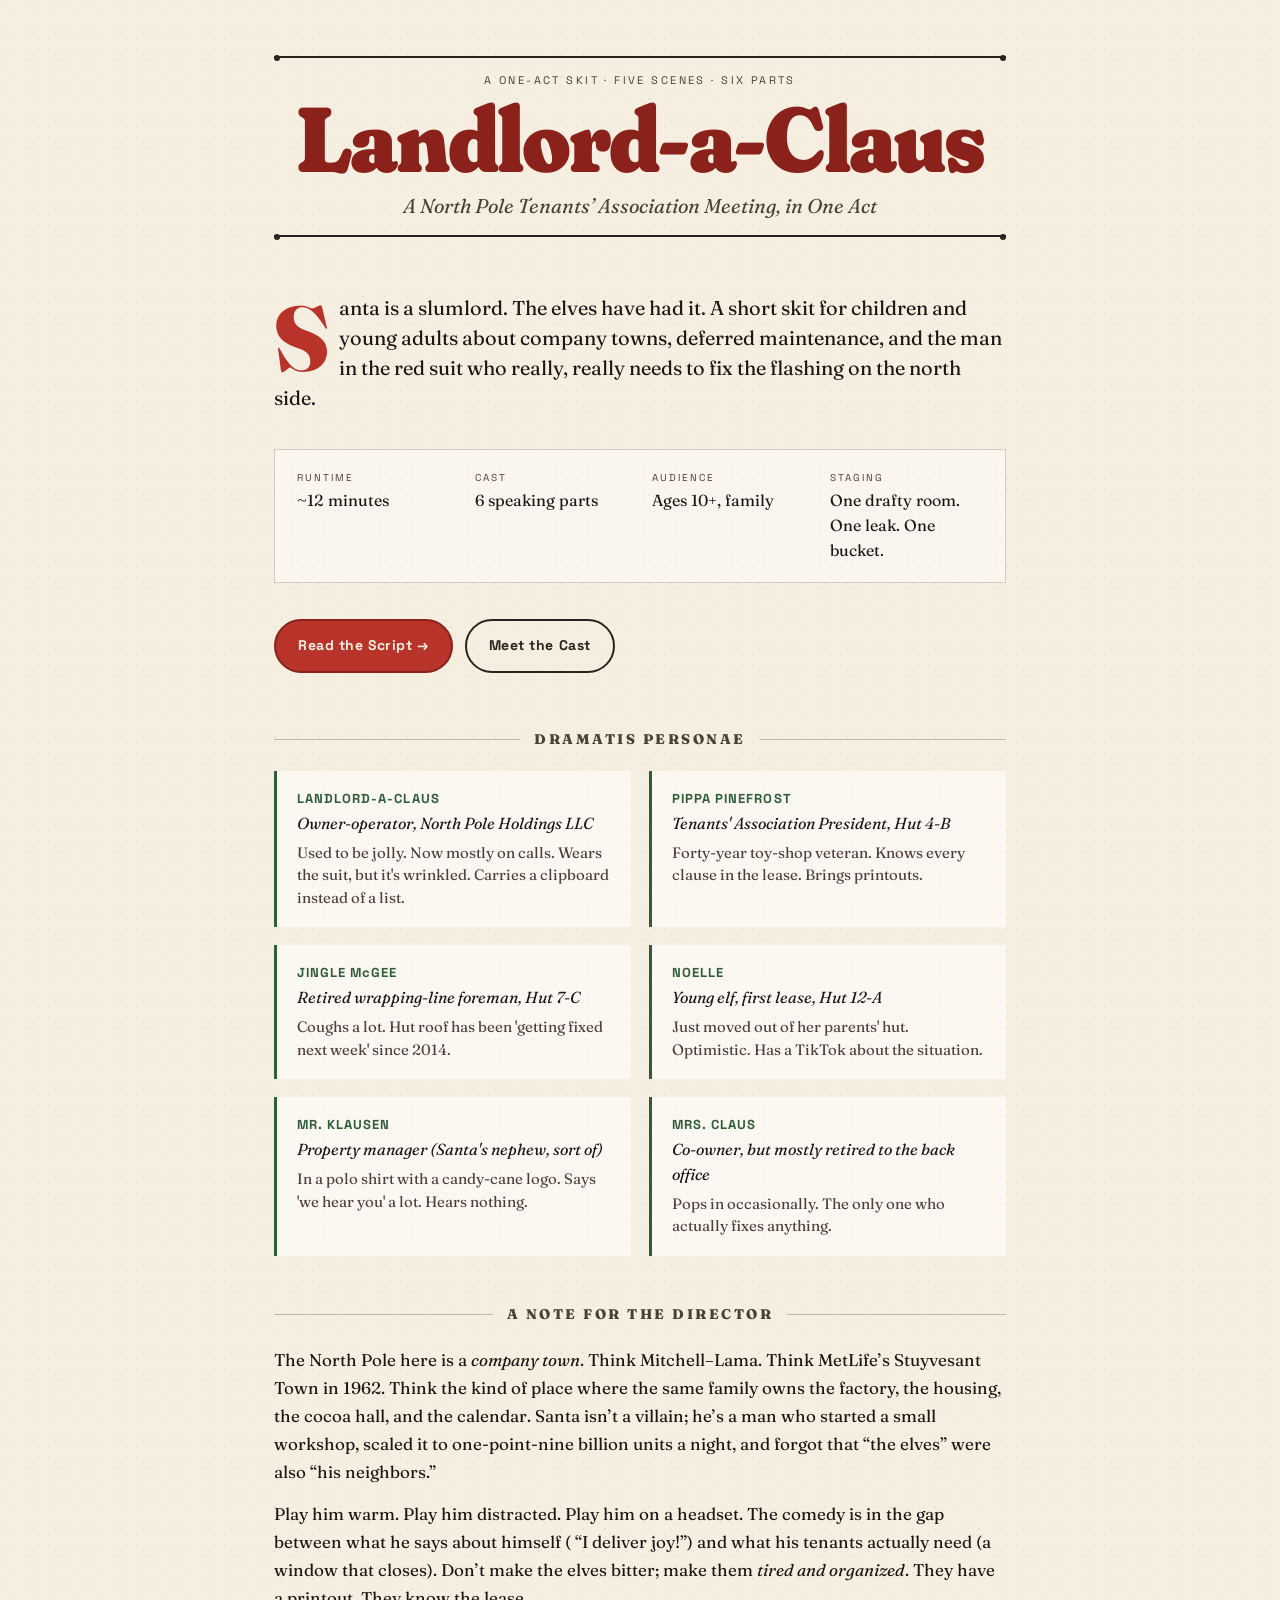
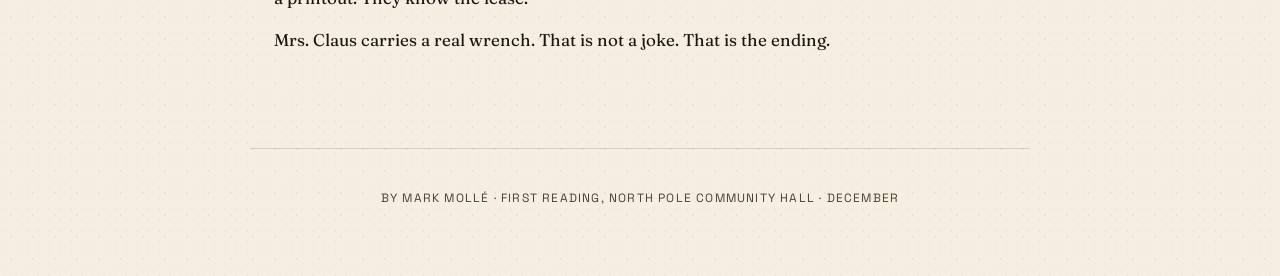
==== index.html @ 77412ee5 "Initial draft of Landlord-a-Claus skit site" ====
<!doctype html>
<html lang="en">
<head>
  <meta charset="utf-8" />
  <meta name="viewport" content="width=device-width, initial-scale=1" />
  <title>Landlord-a-Claus — A One-Act Skit</title>
  <meta name="description" content="A short skit about Santa as a slumlord landlord and the elves who used to work for him. For ages 10 and up." />
  <link rel="preconnect" href="https://fonts.googleapis.com" />
  <link rel="preconnect" href="https://fonts.gstatic.com" crossorigin />
  <link href="https://fonts.googleapis.com/css2?family=Fraunces:opsz,wght,SOFT@9..144,400;9..144,600;9..144,800;9..144,900&family=Space+Grotesk:wght@400;500;700&display=swap" rel="stylesheet" />
  <link rel="stylesheet" href="styles.css" />
</head>
<body class="page page--cover">
  <header class="masthead">
    <div class="masthead__rule"></div>
    <p class="masthead__kicker">A One-Act Skit · Five Scenes · Six Parts</p>
    <h1 class="masthead__title">Landlord-a-Claus</h1>
    <p class="masthead__sub">A North Pole Tenants&rsquo; Association Meeting, in One Act</p>
    <div class="masthead__rule"></div>
  </header>

  <main class="cover">
    <section class="cover__logline">
      <p class="dropcap">Santa is a slumlord. The elves have had it. A short skit for children and young adults about company towns, deferred maintenance, and the man in the red suit who really, really needs to fix the flashing on the north side.</p>
    </section>

    <section class="cover__meta">
      <dl class="specs">
        <div><dt>Runtime</dt><dd>~12 minutes</dd></div>
        <div><dt>Cast</dt><dd>6 speaking parts</dd></div>
        <div><dt>Audience</dt><dd>Ages 10+, family</dd></div>
        <div><dt>Staging</dt><dd>One drafty room. One leak. One bucket.</dd></div>
      </dl>
    </section>

    <section class="cover__cta">
      <a class="btn btn--primary" href="script.html">Read the Script &rarr;</a>
      <a class="btn btn--ghost" href="#cast">Meet the Cast</a>
    </section>

    <section id="cast" class="cast">
      <h2 class="section-title"><span>Dramatis Personae</span></h2>
      <ol class="cast__list" id="cast-list"></ol>
    </section>

    <section class="notes">
      <h2 class="section-title"><span>A Note for the Director</span></h2>
      <p>The North Pole here is a <em>company town</em>. Think Mitchell&ndash;Lama. Think MetLife&rsquo;s Stuyvesant Town in 1962. Think the kind of place where the same family owns the factory, the housing, the cocoa hall, and the calendar. Santa isn&rsquo;t a villain; he&rsquo;s a man who started a small workshop, scaled it to one-point-nine billion units a night, and forgot that &ldquo;the elves&rdquo; were also &ldquo;his neighbors.&rdquo;</p>
      <p>Play him warm. Play him distracted. Play him on a headset. The comedy is in the gap between what he says about himself ( &ldquo;I deliver joy!&rdquo;) and what his tenants actually need (a window that closes). Don&rsquo;t make the elves bitter; make them <em>tired and organized</em>. They have a printout. They know the lease.</p>
      <p>Mrs. Claus carries a real wrench. That is not a joke. That is the ending.</p>
    </section>
  </main>

  <footer class="foot">
    <p>By Mark Moll&eacute; · First reading, North Pole Community Hall · December</p>
  </footer>

  <script type="module" src="script.js"></script>
</body>
</html>
---- styles.css ----
:root {
  --cream: #f6efe1;
  --cream-deep: #ece2cc;
  --ink: #1a1612;
  --ink-soft: #4a4036;
  --rule: #2a221b;
  --red: #b8342a;
  --red-deep: #8a221b;
  --green: #2f5d3a;
  --gold: #b8862a;
  --serif: 'Fraunces', Georgia, serif;
  --sans: 'Space Grotesk', ui-sans-serif, system-ui, sans-serif;
  --maxw: 720px;
}

* { box-sizing: border-box; }
html, body { margin: 0; padding: 0; }
body {
  background: var(--cream);
  color: var(--ink);
  font-family: var(--serif);
  font-size: 18px;
  line-height: 1.55;
  -webkit-font-smoothing: antialiased;
  background-image:
    radial-gradient(rgba(26, 22, 18, 0.05) 1px, transparent 1px),
    radial-gradient(rgba(26, 22, 18, 0.04) 1px, transparent 1px);
  background-size: 22px 22px, 11px 11px;
  background-position: 0 0, 11px 11px;
}

/* ---------- Cover page ---------- */

.masthead {
  max-width: var(--maxw);
  margin: 0 auto;
  padding: 48px 24px 8px;
  text-align: center;
}
.masthead__rule {
  height: 0;
  border-top: 2px solid var(--rule);
  position: relative;
  margin: 8px 0;
}
.masthead__rule + .masthead__rule { margin-top: 14px; }
.masthead__rule::before,
.masthead__rule::after {
  content: '';
  position: absolute;
  top: -3px;
  width: 6px; height: 6px;
  background: var(--rule);
  border-radius: 50%;
}
.masthead__rule::before { left: 0; }
.masthead__rule::after { right: 0; }
.masthead__kicker {
  font-family: var(--sans);
  letter-spacing: 0.22em;
  text-transform: uppercase;
  font-size: 11px;
  color: var(--ink-soft);
  margin: 14px 0 6px;
}
.masthead__title {
  font-family: var(--serif);
  font-weight: 900;
  font-variation-settings: 'SOFT' 100;
  font-size: clamp(44px, 11vw, 92px);
  line-height: 0.95;
  letter-spacing: -0.02em;
  margin: 6px 0 8px;
  color: var(--red-deep);
}
.masthead__sub {
  font-family: var(--serif);
  font-style: italic;
  font-weight: 400;
  font-size: clamp(16px, 3.4vw, 20px);
  color: var(--ink-soft);
  margin: 0 0 14px;
}

.cover {
  max-width: var(--maxw);
  margin: 0 auto;
  padding: 16px 24px 80px;
}

.cover__logline { margin: 24px 0 36px; }
.dropcap::first-letter {
  font-family: var(--serif);
  font-weight: 900;
  font-size: 4.6em;
  float: left;
  line-height: 0.85;
  padding: 6px 10px 0 0;
  color: var(--red);
}
.cover__logline p {
  font-size: clamp(17px, 2.4vw, 20px);
  line-height: 1.5;
}

.specs {
  display: grid;
  grid-template-columns: 1fr 1fr;
  gap: 14px 24px;
  margin: 28px 0 36px;
  padding: 20px 22px;
  border: 1px solid rgba(26, 22, 18, 0.18);
  background: rgba(255, 255, 255, 0.4);
}
.specs > div { display: flex; flex-direction: column; gap: 2px; }
.specs dt {
  font-family: var(--sans);
  font-size: 10px;
  letter-spacing: 0.2em;
  text-transform: uppercase;
  color: var(--ink-soft);
}
.specs dd {
  margin: 0;
  font-family: var(--serif);
  font-size: 16px;
}

.cover__cta {
  display: flex;
  flex-wrap: wrap;
  gap: 12px;
  margin: 28px 0 56px;
}
.btn {
  display: inline-block;
  font-family: var(--sans);
  font-weight: 700;
  font-size: 14px;
  letter-spacing: 0.04em;
  text-decoration: none;
  padding: 14px 22px;
  border-radius: 999px;
  border: 2px solid var(--rule);
  transition: transform 0.15s ease, background 0.15s ease;
}
.btn--primary {
  background: var(--red);
  color: var(--cream);
  border-color: var(--red-deep);
}
.btn--primary:hover { transform: translateY(-2px); background: var(--red-deep); }
.btn--ghost {
  background: transparent;
  color: var(--rule);
}
.btn--ghost:hover { background: var(--cream-deep); transform: translateY(-2px); }

.section-title {
  font-family: var(--serif);
  font-weight: 800;
  font-size: 14px;
  letter-spacing: 0.18em;
  text-transform: uppercase;
  color: var(--ink-soft);
  display: flex;
  align-items: center;
  gap: 14px;
  margin: 48px 0 20px;
}
.section-title span { white-space: nowrap; }
.section-title::before,
.section-title::after {
  content: '';
  flex: 1;
  height: 1px;
  background: rgba(26, 22, 18, 0.25);
}

.cast__list {
  list-style: none;
  margin: 0;
  padding: 0;
  display: grid;
  grid-template-columns: 1fr;
  gap: 18px;
}
.cast__item {
  padding: 18px 20px;
  background: rgba(255, 255, 255, 0.55);
  border-left: 3px solid var(--green);
}
.cast__name {
  font-family: var(--sans);
  font-weight: 700;
  letter-spacing: 0.08em;
  font-size: 13px;
  margin: 0 0 2px;
  color: var(--green);
}
.cast__role {
  font-family: var(--serif);
  font-style: italic;
  font-size: 16px;
  color: var(--ink);
  margin: 0 0 6px;
}
.cast__note {
  font-family: var(--serif);
  font-size: 15px;
  color: var(--ink-soft);
  margin: 0;
  line-height: 1.5;
}

.notes p {
  font-size: 17px;
  line-height: 1.65;
  color: var(--ink);
  margin: 0 0 14px;
}

.foot {
  max-width: var(--maxw);
  margin: 0 auto;
  padding: 28px 24px 56px;
  text-align: center;
  font-family: var(--sans);
  font-size: 12px;
  letter-spacing: 0.1em;
  text-transform: uppercase;
  color: var(--ink-soft);
  border-top: 1px solid rgba(26, 22, 18, 0.15);
}
.foot a { color: var(--red-deep); text-decoration: none; }
.foot a:hover { text-decoration: underline; }

/* ---------- Script page ---------- */

.page--script { padding-top: 0; }

.script-head {
  max-width: var(--maxw);
  margin: 0 auto;
  padding: 24px 24px 12px;
  display: grid;
  grid-template-columns: auto 1fr auto;
  align-items: center;
  gap: 16px;
  border-bottom: 1px solid rgba(26, 22, 18, 0.2);
}
.script-head__title {
  font-family: var(--serif);
  font-weight: 800;
  font-size: clamp(20px, 4vw, 28px);
  margin: 0;
  text-align: center;
  color: var(--red-deep);
  letter-spacing: -0.01em;
}
.backlink {
  font-family: var(--sans);
  font-size: 12px;
  letter-spacing: 0.1em;
  text-transform: uppercase;
  color: var(--ink-soft);
  text-decoration: none;
}
.backlink:hover { color: var(--red-deep); }
.toggle {
  font-family: var(--sans);
  font-size: 11px;
  letter-spacing: 0.1em;
  text-transform: uppercase;
  background: transparent;
  border: 1px solid var(--rule);
  padding: 8px 12px;
  border-radius: 999px;
  cursor: pointer;
  color: var(--rule);
}
.toggle:hover { background: var(--cream-deep); }

.scene-nav {
  max-width: var(--maxw);
  margin: 18px auto 0;
  padding: 0 24px;
  display: grid;
  grid-template-columns: 1fr;
  gap: 8px;
}
.scene-nav__item {
  display: grid;
  grid-template-columns: 32px 1fr;
  gap: 12px;
  align-items: baseline;
  padding: 10px 14px;
  border: 1px dashed rgba(26, 22, 18, 0.3);
  text-decoration: none;
  color: var(--ink);
  font-family: var(--serif);
  background: rgba(255, 255, 255, 0.35);
  transition: background 0.15s ease, border-color 0.15s ease;
}
.scene-nav__item:hover {
  background: rgba(255, 255, 255, 0.7);
  border-color: var(--red-deep);
}
.scene-nav__num {
  font-family: var(--serif);
  font-weight: 800;
  color: var(--red);
  font-size: 18px;
}
.scene-nav__title {
  font-style: italic;
  font-size: 15px;
}

.script {
  max-width: var(--maxw);
  margin: 0 auto;
  padding: 32px 24px 80px;
}
.scene {
  margin: 0 0 56px;
  padding: 0;
}
.scene__head { margin-bottom: 18px; }
.scene__num {
  font-family: var(--sans);
  font-size: 11px;
  letter-spacing: 0.24em;
  text-transform: uppercase;
  color: var(--gold);
  margin: 0 0 4px;
}
.scene__title {
  font-family: var(--serif);
  font-weight: 800;
  font-style: italic;
  font-size: clamp(22px, 4vw, 30px);
  line-height: 1.15;
  margin: 0 0 14px;
  color: var(--ink);
  letter-spacing: -0.01em;
}
.scene__setting,
.scene__close {
  font-family: var(--serif);
  color: var(--ink-soft);
  font-size: 15px;
  line-height: 1.6;
  border-left: 2px solid var(--green);
  padding: 4px 0 4px 14px;
  margin: 12px 0;
}
.scene__close { border-left-color: var(--red); margin-top: 24px; }

.lines {
  list-style: none;
  margin: 18px 0 0;
  padding: 0;
}
.line {
  display: grid;
  grid-template-columns: 1fr;
  gap: 2px;
  padding: 10px 0;
  border-bottom: 1px dotted rgba(26, 22, 18, 0.18);
}
.line:last-child { border-bottom: none; }
.line__who {
  font-family: var(--sans);
  font-weight: 700;
  font-size: 12px;
  letter-spacing: 0.14em;
  color: var(--red-deep);
}
.line__text {
  font-family: var(--serif);
  font-size: 17.5px;
  line-height: 1.55;
  color: var(--ink);
}

/* Hide stage directions toggle */
body.hide-stage .stage { display: none; }

/* ---------- Wider screens ---------- */

@media (min-width: 720px) {
  .specs { grid-template-columns: repeat(4, 1fr); }
  .cast__list { grid-template-columns: 1fr 1fr; }
  .scene-nav { grid-template-columns: 1fr 1fr; }
  .line {
    grid-template-columns: 180px 1fr;
    gap: 18px;
    align-items: baseline;
  }
  .line__who { text-align: right; padding-top: 3px; }
}

@media (min-width: 960px) {
  :root { --maxw: 780px; }
  body { font-size: 19px; }
}
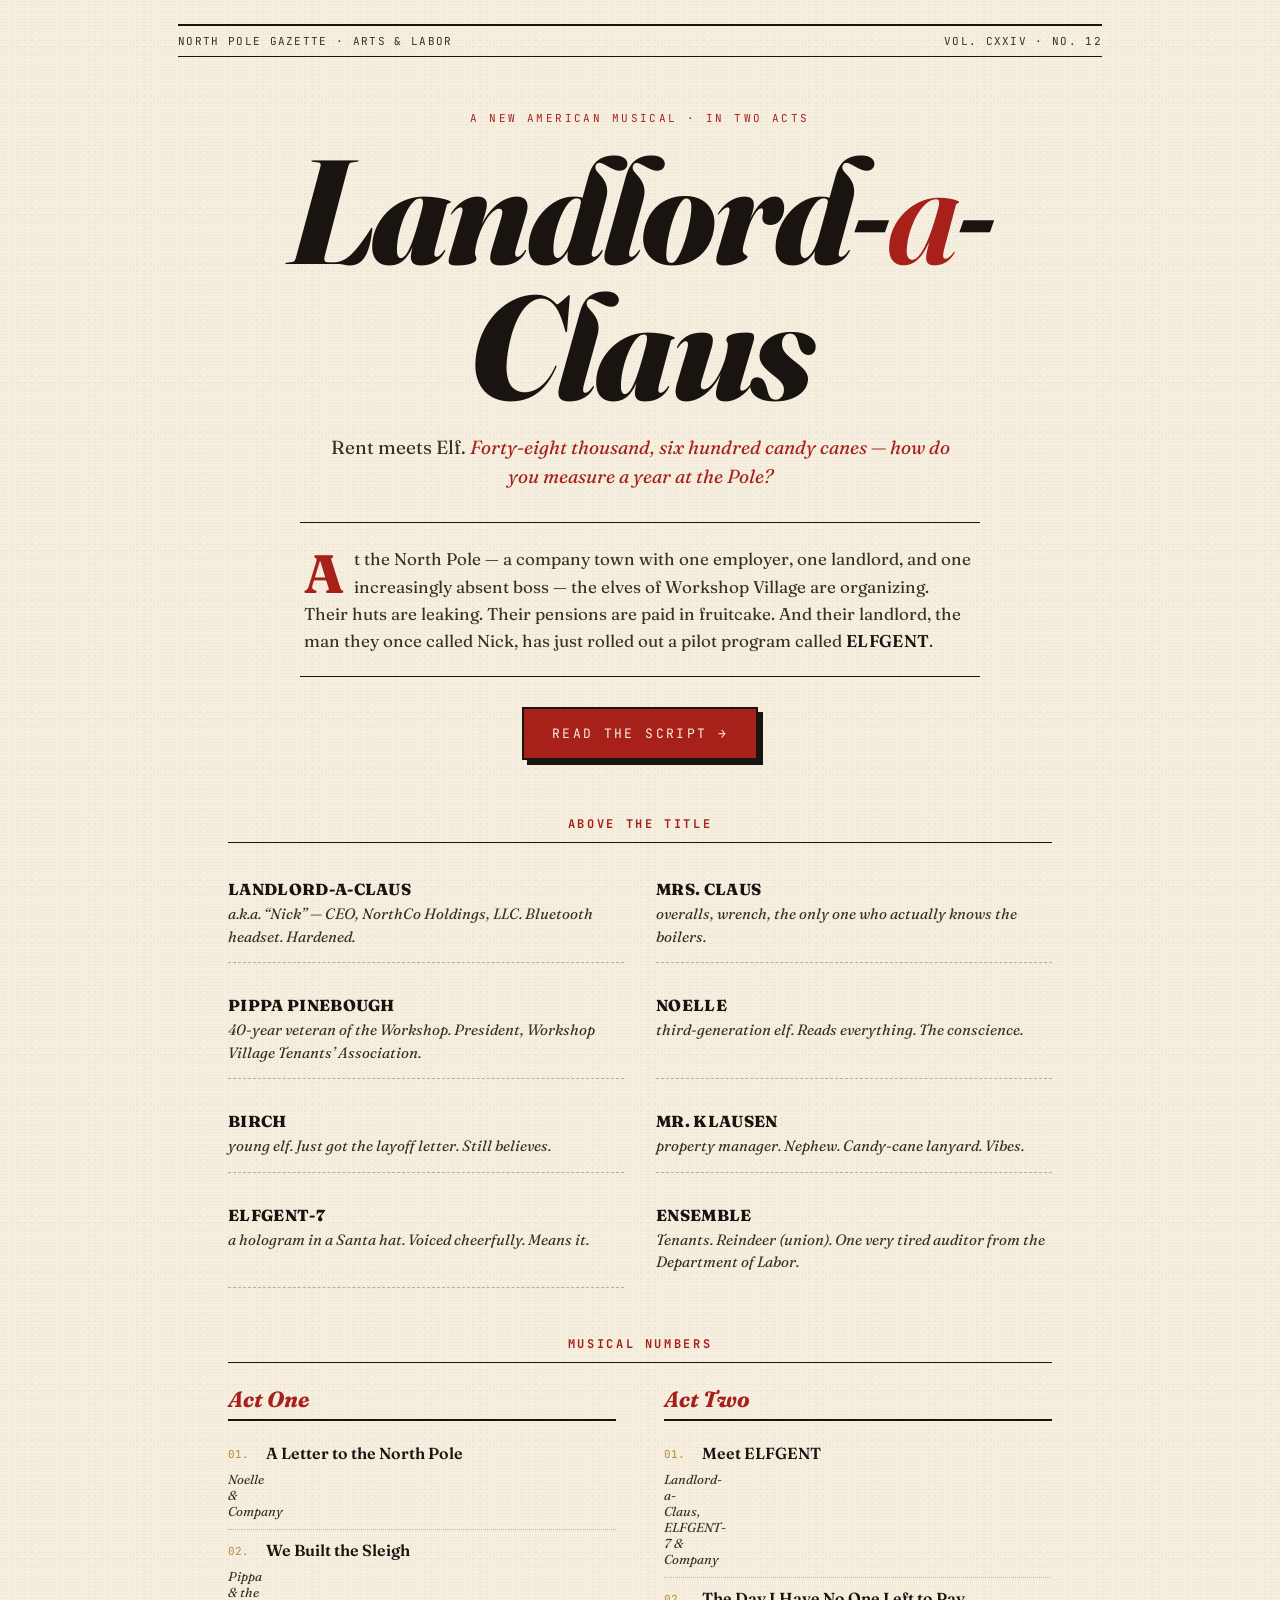
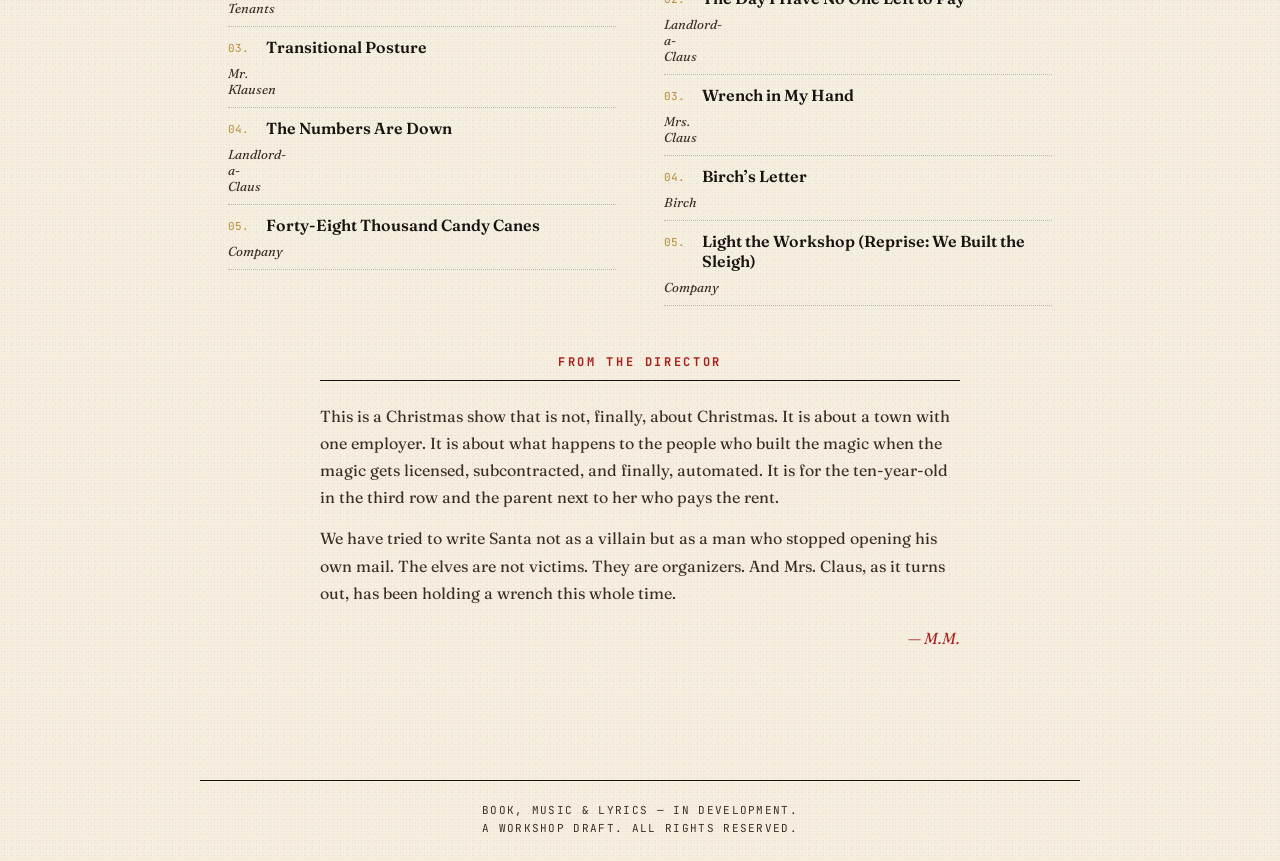
==== commit 550a9e88: "Expand to two-act musical: ELFGENT reveal, Mrs. Claus wrench arc, Birch's letter, full reprise" ====
--- a/index.html
+++ b/index.html
@@ -1,60 +1,87 @@
-<!doctype html>
+<!DOCTYPE html>
 <html lang="en">
 <head>
-  <meta charset="utf-8" />
-  <meta name="viewport" content="width=device-width, initial-scale=1" />
-  <title>Landlord-a-Claus — A One-Act Skit</title>
-  <meta name="description" content="A short skit about Santa as a slumlord landlord and the elves who used to work for him. For ages 10 and up." />
-  <link rel="preconnect" href="https://fonts.googleapis.com" />
-  <link rel="preconnect" href="https://fonts.gstatic.com" crossorigin />
-  <link href="https://fonts.googleapis.com/css2?family=Fraunces:opsz,wght,SOFT@9..144,400;9..144,600;9..144,800;9..144,900&family=Space+Grotesk:wght@400;500;700&display=swap" rel="stylesheet" />
-  <link rel="stylesheet" href="styles.css" />
+<meta charset="UTF-8" />
+<meta name="viewport" content="width=device-width, initial-scale=1" />
+<title>LANDLORD-A-CLAUS — A New Musical</title>
+<meta name="description" content="A new musical. Rent meets Elf. The North Pole as a company town. Santa as the slumlord. Elfgents on the horizon." />
+<link rel="preconnect" href="https://fonts.googleapis.com" />
+<link rel="preconnect" href="https://fonts.gstatic.com" crossorigin />
+<link href="https://fonts.googleapis.com/css2?family=Fraunces:ital,opsz,wght@0,9..144,400;0,9..144,600;0,9..144,800;1,9..144,400&family=JetBrains+Mono:wght@400;600&family=Inter:wght@400;500;600&display=swap" rel="stylesheet" />
+<link rel="stylesheet" href="styles.css" />
 </head>
-<body class="page page--cover">
-  <header class="masthead">
-    <div class="masthead__rule"></div>
-    <p class="masthead__kicker">A One-Act Skit · Five Scenes · Six Parts</p>
-    <h1 class="masthead__title">Landlord-a-Claus</h1>
-    <p class="masthead__sub">A North Pole Tenants&rsquo; Association Meeting, in One Act</p>
-    <div class="masthead__rule"></div>
-  </header>
+<body class="cover">
+<header class="masthead">
+<div class="masthead-rule"></div>
+<div class="masthead-meta">
+<span>NORTH POLE GAZETTE · ARTS &amp; LABOR</span>
+<span>VOL. CXXIV · NO. 12</span>
+</div>
+<div class="masthead-rule"></div>
+</header>
 
-  <main class="cover">
-    <section class="cover__logline">
-      <p class="dropcap">Santa is a slumlord. The elves have had it. A short skit for children and young adults about company towns, deferred maintenance, and the man in the red suit who really, really needs to fix the flashing on the north side.</p>
-    </section>
+<main class="cover-main">
+<p class="eyebrow">A NEW AMERICAN MUSICAL · IN TWO ACTS</p>
+<h1 class="title">Landlord-<span class="amp">a</span>-Claus</h1>
+<p class="tagline">Rent meets Elf. <em>Forty-eight thousand, six hundred candy canes &mdash; how do you measure a year at the Pole?</em></p>
 
-    <section class="cover__meta">
-      <dl class="specs">
-        <div><dt>Runtime</dt><dd>~12 minutes</dd></div>
-        <div><dt>Cast</dt><dd>6 speaking parts</dd></div>
-        <div><dt>Audience</dt><dd>Ages 10+, family</dd></div>
-        <div><dt>Staging</dt><dd>One drafty room. One leak. One bucket.</dd></div>
-      </dl>
-    </section>
+<div class="logline">
+<p>At the North Pole &mdash; a company town with one employer, one landlord, and one increasingly absent boss &mdash; the elves of Workshop Village are organizing. Their huts are leaking. Their pensions are paid in fruitcake. And their landlord, the man they once called Nick, has just rolled out a pilot program called <strong>ELFGENT</strong>.</p>
+</div>
 
-    <section class="cover__cta">
-      <a class="btn btn--primary" href="script.html">Read the Script &rarr;</a>
-      <a class="btn btn--ghost" href="#cast">Meet the Cast</a>
-    </section>
+<a class="cta" href="script.html">Read the Script &rarr;</a>
 
-    <section id="cast" class="cast">
-      <h2 class="section-title"><span>Dramatis Personae</span></h2>
-      <ol class="cast__list" id="cast-list"></ol>
-    </section>
+<section class="billing">
+<h2 class="billing-head">Above the Title</h2>
+<ul class="cast-grid">
+<li><span class="role">LANDLORD-A-CLAUS</span><span class="actor">a.k.a. “Nick” &mdash; CEO, NorthCo Holdings, LLC. Bluetooth headset. Hardened.</span></li>
+<li><span class="role">MRS. CLAUS</span><span class="actor">overalls, wrench, the only one who actually knows the boilers.</span></li>
+<li><span class="role">PIPPA PINEBOUGH</span><span class="actor">40-year veteran of the Workshop. President, Workshop Village Tenants&rsquo; Association.</span></li>
+<li><span class="role">NOELLE</span><span class="actor">third-generation elf. Reads everything. The conscience.</span></li>
+<li><span class="role">BIRCH</span><span class="actor">young elf. Just got the layoff letter. Still believes.</span></li>
+<li><span class="role">MR. KLAUSEN</span><span class="actor">property manager. Nephew. Candy-cane lanyard. Vibes.</span></li>
+<li><span class="role">ELFGENT-7</span><span class="actor">a hologram in a Santa hat. Voiced cheerfully. Means it.</span></li>
+<li><span class="role">ENSEMBLE</span><span class="actor">Tenants. Reindeer (union). One very tired auditor from the Department of Labor.</span></li>
+</ul>
+</section>
 
-    <section class="notes">
-      <h2 class="section-title"><span>A Note for the Director</span></h2>
-      <p>The North Pole here is a <em>company town</em>. Think Mitchell&ndash;Lama. Think MetLife&rsquo;s Stuyvesant Town in 1962. Think the kind of place where the same family owns the factory, the housing, the cocoa hall, and the calendar. Santa isn&rsquo;t a villain; he&rsquo;s a man who started a small workshop, scaled it to one-point-nine billion units a night, and forgot that &ldquo;the elves&rdquo; were also &ldquo;his neighbors.&rdquo;</p>
-      <p>Play him warm. Play him distracted. Play him on a headset. The comedy is in the gap between what he says about himself ( &ldquo;I deliver joy!&rdquo;) and what his tenants actually need (a window that closes). Don&rsquo;t make the elves bitter; make them <em>tired and organized</em>. They have a printout. They know the lease.</p>
-      <p>Mrs. Claus carries a real wrench. That is not a joke. That is the ending.</p>
-    </section>
-  </main>
+<section class="songs">
+<h2 class="billing-head">Musical Numbers</h2>
+<div class="acts">
+<div class="act">
+<h3>Act One</h3>
+<ol>
+<li><span class="song">A Letter to the North Pole</span><span class="singers">Noelle &amp; Company</span></li>
+<li><span class="song">We Built the Sleigh</span><span class="singers">Pippa &amp; the Tenants</span></li>
+<li><span class="song">Transitional Posture</span><span class="singers">Mr. Klausen</span></li>
+<li><span class="song">The Numbers Are Down</span><span class="singers">Landlord-a-Claus</span></li>
+<li><span class="song">Forty-Eight Thousand Candy Canes</span><span class="singers">Company</span></li>
+</ol>
+</div>
+<div class="act">
+<h3>Act Two</h3>
+<ol start="6">
+<li><span class="song">Meet ELFGENT</span><span class="singers">Landlord-a-Claus, ELFGENT-7 &amp; Company</span></li>
+<li><span class="song">The Day I Have No One Left to Pay</span><span class="singers">Landlord-a-Claus</span></li>
+<li><span class="song">Wrench in My Hand</span><span class="singers">Mrs. Claus</span></li>
+<li><span class="song">Birch&rsquo;s Letter</span><span class="singers">Birch</span></li>
+<li><span class="song">Light the Workshop (Reprise: We Built the Sleigh)</span><span class="singers">Company</span></li>
+</ol>
+</div>
+</div>
+</section>
 
-  <footer class="foot">
-    <p>By Mark Moll&eacute; · First reading, North Pole Community Hall · December</p>
-  </footer>
+<section class="directors-note">
+<h2 class="billing-head">From the Director</h2>
+<p>This is a Christmas show that is not, finally, about Christmas. It is about a town with one employer. It is about what happens to the people who built the magic when the magic gets licensed, subcontracted, and finally, automated. It is for the ten-year-old in the third row and the parent next to her who pays the rent.</p>
+<p>We have tried to write Santa not as a villain but as a man who stopped opening his own mail. The elves are not victims. They are organizers. And Mrs. Claus, as it turns out, has been holding a wrench this whole time.</p>
+<p class="sig">&mdash; M.M.</p>
+</section>
+</main>
 
-  <script type="module" src="script.js"></script>
+<footer class="colophon">
+<p>Book, Music &amp; Lyrics &mdash; in development.</p>
+<p>A workshop draft. All rights reserved.</p>
+</footer>
 </body>
 </html>
--- a/styles.css
+++ b/styles.css
@@ -1,407 +1,188 @@
-:root {
-  --cream: #f6efe1;
-  --cream-deep: #ece2cc;
-  --ink: #1a1612;
-  --ink-soft: #4a4036;
-  --rule: #2a221b;
-  --red: #b8342a;
-  --red-deep: #8a221b;
-  --green: #2f5d3a;
-  --gold: #b8862a;
-  --serif: 'Fraunces', Georgia, serif;
-  --sans: 'Space Grotesk', ui-sans-serif, system-ui, sans-serif;
-  --maxw: 720px;
+:root{
+  --cream:#F6EFE0;
+  --cream-deep:#EFE5D0;
+  --ink:#1A1411;
+  --ink-soft:#3A2E27;
+  --red:#A8201A;
+  --red-deep:#7A1612;
+  --gold:#B58A3A;
+  --rule:#1A1411;
+  --pine:#1F3A2E;
+}
+*{box-sizing:border-box;margin:0;padding:0}
+html,body{background:var(--cream);color:var(--ink);font-family:"Fraunces",Georgia,serif;-webkit-font-smoothing:antialiased;text-rendering:optimizeLegibility}
+body{
+  background-image:
+    radial-gradient(rgba(26,20,17,0.05) 1px, transparent 1px),
+    radial-gradient(rgba(26,20,17,0.04) 1px, transparent 1px);
+  background-size: 3px 3px, 7px 7px;
+  background-position: 0 0, 1px 2px;
+  padding:0;
 }
 
-* { box-sizing: border-box; }
-html, body { margin: 0; padding: 0; }
-body {
-  background: var(--cream);
-  color: var(--ink);
-  font-family: var(--serif);
-  font-size: 18px;
-  line-height: 1.55;
-  -webkit-font-smoothing: antialiased;
-  background-image:
-    radial-gradient(rgba(26, 22, 18, 0.05) 1px, transparent 1px),
-    radial-gradient(rgba(26, 22, 18, 0.04) 1px, transparent 1px);
-  background-size: 22px 22px, 11px 11px;
-  background-position: 0 0, 11px 11px;
+/* ---- Masthead ---- */
+.masthead{padding:18px 22px 10px;max-width:980px;margin:0 auto}
+.masthead-rule{height:2px;background:var(--ink)}
+.masthead-rule + .masthead-meta + .masthead-rule{height:1px}
+.masthead-meta{display:flex;justify-content:space-between;font-family:"JetBrains Mono",monospace;font-size:11px;letter-spacing:0.12em;text-transform:uppercase;padding:8px 0;color:var(--ink-soft)}
+
+/* ---- Cover ---- */
+.cover-main{max-width:880px;margin:0 auto;padding:28px 22px 60px}
+.eyebrow{font-family:"JetBrains Mono",monospace;font-size:11px;letter-spacing:0.22em;color:var(--red);text-transform:uppercase;text-align:center;margin-bottom:18px}
+.title{
+  font-family:"Fraunces",serif;
+  font-weight:800;
+  font-style:italic;
+  font-size:clamp(54px, 14vw, 132px);
+  line-height:0.92;
+  text-align:center;
+  letter-spacing:-0.02em;
+  color:var(--ink);
+  margin-bottom:18px;
 }
+.title .amp{color:var(--red);font-style:italic;font-weight:600}
+.tagline{text-align:center;font-size:clamp(15px, 2.4vw, 19px);color:var(--ink-soft);max-width:620px;margin:0 auto 32px;line-height:1.5}
+.tagline em{color:var(--red);font-style:italic}
 
-/* ---------- Cover page ---------- */
+.logline{
+  border-top:1px solid var(--ink);
+  border-bottom:1px solid var(--ink);
+  padding:22px 4px;
+  margin:0 auto 30px;
+  max-width:680px;
+  font-size:17px;
+  line-height:1.6;
+  color:var(--ink-soft);
+}
+.logline p::first-letter{
+  font-family:"Fraunces",serif;
+  font-weight:800;
+  font-size:54px;
+  float:left;
+  line-height:0.85;
+  padding:6px 10px 0 0;
+  color:var(--red);
+}
+.logline strong{color:var(--ink);font-weight:600;letter-spacing:0.02em}
 
-.masthead {
-  max-width: var(--maxw);
-  margin: 0 auto;
-  padding: 48px 24px 8px;
-  text-align: center;
+.cta{
+  display:block;
+  width:fit-content;
+  margin:0 auto 56px;
+  background:var(--red);
+  color:var(--cream);
+  font-family:"JetBrains Mono",monospace;
+  font-size:13px;
+  letter-spacing:0.18em;
+  text-transform:uppercase;
+  padding:16px 28px;
+  text-decoration:none;
+  border:2px solid var(--ink);
+  box-shadow:5px 5px 0 var(--ink);
+  transition:transform 0.15s ease, box-shadow 0.15s ease;
 }
-.masthead__rule {
-  height: 0;
-  border-top: 2px solid var(--rule);
-  position: relative;
-  margin: 8px 0;
+.cta:hover,.cta:focus{transform:translate(-2px,-2px);box-shadow:7px 7px 0 var(--ink);outline:none}
+.cta:active{transform:translate(2px,2px);box-shadow:1px 1px 0 var(--ink)}
+
+/* ---- Sections ---- */
+.billing-head{
+  font-family:"JetBrains Mono",monospace;
+  font-size:12px;
+  letter-spacing:0.22em;
+  text-transform:uppercase;
+  color:var(--red);
+  text-align:center;
+  padding-bottom:10px;
+  margin-bottom:22px;
+  border-bottom:1px solid var(--ink);
 }
-.masthead__rule + .masthead__rule { margin-top: 14px; }
-.masthead__rule::before,
-.masthead__rule::after {
-  content: '';
-  position: absolute;
-  top: -3px;
-  width: 6px; height: 6px;
-  background: var(--rule);
-  border-radius: 50%;
+.billing,.songs,.directors-note{margin-bottom:48px}
+
+.cast-grid{list-style:none;display:grid;grid-template-columns:1fr;gap:14px}
+.cast-grid li{padding:14px 0;border-bottom:1px dashed rgba(26,20,17,0.3)}
+.cast-grid li:last-child{border-bottom:0}
+.role{display:block;font-family:"Fraunces",serif;font-weight:800;letter-spacing:0.02em;font-size:16px;color:var(--ink);margin-bottom:4px}
+.actor{display:block;font-style:italic;color:var(--ink-soft);font-size:15px;line-height:1.5}
+
+.acts{display:grid;grid-template-columns:1fr;gap:30px}
+.act h3{font-family:"Fraunces",serif;font-style:italic;font-size:22px;color:var(--red);margin-bottom:12px;border-bottom:2px solid var(--ink);padding-bottom:6px}
+.act ol{list-style:none;counter-reset:song}
+.act ol li{counter-increment:song;display:grid;grid-template-columns:32px 1fr;gap:6px;padding:10px 0;border-bottom:1px dotted rgba(26,20,17,0.25);align-items:baseline}
+.act ol li::before{content:counter(song,decimal-leading-zero) ".";font-family:"JetBrains Mono",monospace;font-size:11px;color:var(--gold);align-self:start;padding-top:4px}
+.song{display:block;font-family:"Fraunces",serif;font-weight:600;font-size:16px;color:var(--ink)}
+.singers{display:block;font-style:italic;font-size:13px;color:var(--ink-soft);margin-top:2px}
+
+.directors-note{max-width:640px;margin-left:auto;margin-right:auto}
+.directors-note p{font-size:16px;line-height:1.7;color:var(--ink-soft);margin-bottom:14px}
+.directors-note .sig{text-align:right;font-style:italic;color:var(--red);margin-top:18px}
+
+.colophon{text-align:center;padding:22px;border-top:1px solid var(--ink);max-width:880px;margin:0 auto;font-family:"JetBrains Mono",monospace;font-size:11px;letter-spacing:0.12em;text-transform:uppercase;color:var(--ink-soft)}
+.colophon p{margin-bottom:4px}
+
+/* ---- Script page ---- */
+body.script{padding-bottom:80px}
+.script-nav{position:sticky;top:0;z-index:10;background:var(--cream);border-bottom:2px solid var(--ink);padding:12px 18px;display:flex;flex-wrap:wrap;align-items:center;gap:12px;justify-content:space-between}
+.script-nav .home-link{font-family:"JetBrains Mono",monospace;font-size:11px;letter-spacing:0.18em;text-transform:uppercase;color:var(--ink);text-decoration:none;border-bottom:1px solid var(--ink)}
+.script-nav .home-link:hover{color:var(--red);border-color:var(--red)}
+.script-nav .show-title{font-family:"Fraunces",serif;font-style:italic;font-weight:800;font-size:17px;color:var(--red)}
+.toggle{display:inline-flex;align-items:center;gap:8px;font-family:"JetBrains Mono",monospace;font-size:11px;letter-spacing:0.12em;text-transform:uppercase;color:var(--ink);cursor:pointer;user-select:none}
+.toggle input{appearance:none;width:34px;height:18px;background:var(--cream-deep);border:1px solid var(--ink);border-radius:9px;position:relative;cursor:pointer;flex-shrink:0}
+.toggle input::before{content:"";position:absolute;width:12px;height:12px;background:var(--ink);border-radius:50%;top:2px;left:2px;transition:left 0.2s ease, background 0.2s ease}
+.toggle input:checked{background:var(--red)}
+.toggle input:checked::before{left:18px;background:var(--cream)}
+
+.script-main{max-width:720px;margin:0 auto;padding:32px 22px}
+.script-title{font-family:"Fraunces",serif;font-weight:800;font-style:italic;font-size:clamp(38px, 8vw, 64px);line-height:0.95;text-align:center;margin-bottom:6px}
+.script-title .amp{color:var(--red)}
+.script-sub{text-align:center;font-family:"JetBrains Mono",monospace;font-size:11px;letter-spacing:0.22em;text-transform:uppercase;color:var(--ink-soft);margin-bottom:34px}
+
+.act-head{font-family:"Fraunces",serif;font-weight:800;font-style:italic;font-size:32px;color:var(--red);text-align:center;margin:48px 0 4px;letter-spacing:0.02em}
+.scene-head{font-family:"JetBrains Mono",monospace;font-size:11px;letter-spacing:0.22em;text-transform:uppercase;color:var(--ink);text-align:center;margin:0 auto 22px;padding-bottom:8px;border-bottom:1px solid var(--ink);max-width:520px}
+
+.stage{display:block;font-style:italic;color:var(--ink-soft);font-size:15px;line-height:1.65;margin:14px 0;padding:0 14px;border-left:2px solid var(--gold)}
+body.hide-stage .stage{display:none}
+
+.line{margin:14px 0;font-size:17px;line-height:1.6}
+.character{display:block;font-family:"Fraunces",serif;font-weight:800;letter-spacing:0.08em;font-size:13px;text-transform:uppercase;color:var(--red);margin-bottom:2px}
+.parenthetical{display:block;font-style:italic;color:var(--ink-soft);font-size:14px;margin:2px 0;padding-left:14px}
+.dialogue{display:block;color:var(--ink)}
+
+.song-block{
+  margin:22px 0;
+  padding:18px 18px 16px;
+  background:var(--cream-deep);
+  border:1px solid var(--ink);
+  border-left:4px solid var(--red);
+  position:relative;
 }
-.masthead__rule::before { left: 0; }
-.masthead__rule::after { right: 0; }
-.masthead__kicker {
-  font-family: var(--sans);
-  letter-spacing: 0.22em;
-  text-transform: uppercase;
-  font-size: 11px;
-  color: var(--ink-soft);
-  margin: 14px 0 6px;
+.song-block::before{
+  content:"♫  SONG";
+  display:inline-block;
+  font-family:"JetBrains Mono",monospace;
+  font-size:10px;
+  letter-spacing:0.2em;
+  background:var(--red);
+  color:var(--cream);
+  padding:3px 8px;
+  margin-bottom:10px;
 }
-.masthead__title {
-  font-family: var(--serif);
-  font-weight: 900;
-  font-variation-settings: 'SOFT' 100;
-  font-size: clamp(44px, 11vw, 92px);
-  line-height: 0.95;
-  letter-spacing: -0.02em;
-  margin: 6px 0 8px;
-  color: var(--red-deep);
+.song-title{display:block;font-family:"Fraunces",serif;font-weight:800;font-style:italic;font-size:22px;color:var(--ink);margin-bottom:4px;line-height:1.15}
+.song-singer{display:block;font-family:"JetBrains Mono",monospace;font-size:10px;letter-spacing:0.18em;text-transform:uppercase;color:var(--ink-soft);margin-bottom:12px}
+.lyric{display:block;font-style:italic;font-size:16px;line-height:1.55;color:var(--ink);margin:8px 0;white-space:pre-line}
+.lyric .who{font-style:normal;font-family:"Fraunces",serif;font-weight:700;font-size:11px;letter-spacing:0.1em;color:var(--red);text-transform:uppercase;display:block;margin-bottom:2px}
+
+.curtain{text-align:center;font-family:"JetBrains Mono",monospace;font-size:11px;letter-spacing:0.3em;text-transform:uppercase;color:var(--red);margin:48px 0 8px;padding-top:24px;border-top:2px solid var(--ink)}
+.end-card{text-align:center;font-family:"Fraunces",serif;font-style:italic;color:var(--ink-soft);margin-bottom:30px}
+
+/* ---- Larger screens ---- */
+@media (min-width:680px){
+  .cast-grid{grid-template-columns:1fr 1fr;gap:18px 32px}
+  .acts{grid-template-columns:1fr 1fr;gap:48px}
+  .masthead{padding:24px 28px 12px}
+  .cover-main{padding:42px 28px 80px}
+  .script-main{padding:48px 28px}
+  .script-nav{padding:14px 28px}
 }
-.masthead__sub {
-  font-family: var(--serif);
-  font-style: italic;
-  font-weight: 400;
-  font-size: clamp(16px, 3.4vw, 20px);
-  color: var(--ink-soft);
-  margin: 0 0 14px;
+@media (min-width:980px){
+  .title{font-size:148px}
 }
-
-.cover {
-  max-width: var(--maxw);
-  margin: 0 auto;
-  padding: 16px 24px 80px;
-}
-
-.cover__logline { margin: 24px 0 36px; }
-.dropcap::first-letter {
-  font-family: var(--serif);
-  font-weight: 900;
-  font-size: 4.6em;
-  float: left;
-  line-height: 0.85;
-  padding: 6px 10px 0 0;
-  color: var(--red);
-}
-.cover__logline p {
-  font-size: clamp(17px, 2.4vw, 20px);
-  line-height: 1.5;
-}
-
-.specs {
-  display: grid;
-  grid-template-columns: 1fr 1fr;
-  gap: 14px 24px;
-  margin: 28px 0 36px;
-  padding: 20px 22px;
-  border: 1px solid rgba(26, 22, 18, 0.18);
-  background: rgba(255, 255, 255, 0.4);
-}
-.specs > div { display: flex; flex-direction: column; gap: 2px; }
-.specs dt {
-  font-family: var(--sans);
-  font-size: 10px;
-  letter-spacing: 0.2em;
-  text-transform: uppercase;
-  color: var(--ink-soft);
-}
-.specs dd {
-  margin: 0;
-  font-family: var(--serif);
-  font-size: 16px;
-}
-
-.cover__cta {
-  display: flex;
-  flex-wrap: wrap;
-  gap: 12px;
-  margin: 28px 0 56px;
-}
-.btn {
-  display: inline-block;
-  font-family: var(--sans);
-  font-weight: 700;
-  font-size: 14px;
-  letter-spacing: 0.04em;
-  text-decoration: none;
-  padding: 14px 22px;
-  border-radius: 999px;
-  border: 2px solid var(--rule);
-  transition: transform 0.15s ease, background 0.15s ease;
-}
-.btn--primary {
-  background: var(--red);
-  color: var(--cream);
-  border-color: var(--red-deep);
-}
-.btn--primary:hover { transform: translateY(-2px); background: var(--red-deep); }
-.btn--ghost {
-  background: transparent;
-  color: var(--rule);
-}
-.btn--ghost:hover { background: var(--cream-deep); transform: translateY(-2px); }
-
-.section-title {
-  font-family: var(--serif);
-  font-weight: 800;
-  font-size: 14px;
-  letter-spacing: 0.18em;
-  text-transform: uppercase;
-  color: var(--ink-soft);
-  display: flex;
-  align-items: center;
-  gap: 14px;
-  margin: 48px 0 20px;
-}
-.section-title span { white-space: nowrap; }
-.section-title::before,
-.section-title::after {
-  content: '';
-  flex: 1;
-  height: 1px;
-  background: rgba(26, 22, 18, 0.25);
-}
-
-.cast__list {
-  list-style: none;
-  margin: 0;
-  padding: 0;
-  display: grid;
-  grid-template-columns: 1fr;
-  gap: 18px;
-}
-.cast__item {
-  padding: 18px 20px;
-  background: rgba(255, 255, 255, 0.55);
-  border-left: 3px solid var(--green);
-}
-.cast__name {
-  font-family: var(--sans);
-  font-weight: 700;
-  letter-spacing: 0.08em;
-  font-size: 13px;
-  margin: 0 0 2px;
-  color: var(--green);
-}
-.cast__role {
-  font-family: var(--serif);
-  font-style: italic;
-  font-size: 16px;
-  color: var(--ink);
-  margin: 0 0 6px;
-}
-.cast__note {
-  font-family: var(--serif);
-  font-size: 15px;
-  color: var(--ink-soft);
-  margin: 0;
-  line-height: 1.5;
-}
-
-.notes p {
-  font-size: 17px;
-  line-height: 1.65;
-  color: var(--ink);
-  margin: 0 0 14px;
-}
-
-.foot {
-  max-width: var(--maxw);
-  margin: 0 auto;
-  padding: 28px 24px 56px;
-  text-align: center;
-  font-family: var(--sans);
-  font-size: 12px;
-  letter-spacing: 0.1em;
-  text-transform: uppercase;
-  color: var(--ink-soft);
-  border-top: 1px solid rgba(26, 22, 18, 0.15);
-}
-.foot a { color: var(--red-deep); text-decoration: none; }
-.foot a:hover { text-decoration: underline; }
-
-/* ---------- Script page ---------- */
-
-.page--script { padding-top: 0; }
-
-.script-head {
-  max-width: var(--maxw);
-  margin: 0 auto;
-  padding: 24px 24px 12px;
-  display: grid;
-  grid-template-columns: auto 1fr auto;
-  align-items: center;
-  gap: 16px;
-  border-bottom: 1px solid rgba(26, 22, 18, 0.2);
-}
-.script-head__title {
-  font-family: var(--serif);
-  font-weight: 800;
-  font-size: clamp(20px, 4vw, 28px);
-  margin: 0;
-  text-align: center;
-  color: var(--red-deep);
-  letter-spacing: -0.01em;
-}
-.backlink {
-  font-family: var(--sans);
-  font-size: 12px;
-  letter-spacing: 0.1em;
-  text-transform: uppercase;
-  color: var(--ink-soft);
-  text-decoration: none;
-}
-.backlink:hover { color: var(--red-deep); }
-.toggle {
-  font-family: var(--sans);
-  font-size: 11px;
-  letter-spacing: 0.1em;
-  text-transform: uppercase;
-  background: transparent;
-  border: 1px solid var(--rule);
-  padding: 8px 12px;
-  border-radius: 999px;
-  cursor: pointer;
-  color: var(--rule);
-}
-.toggle:hover { background: var(--cream-deep); }
-
-.scene-nav {
-  max-width: var(--maxw);
-  margin: 18px auto 0;
-  padding: 0 24px;
-  display: grid;
-  grid-template-columns: 1fr;
-  gap: 8px;
-}
-.scene-nav__item {
-  display: grid;
-  grid-template-columns: 32px 1fr;
-  gap: 12px;
-  align-items: baseline;
-  padding: 10px 14px;
-  border: 1px dashed rgba(26, 22, 18, 0.3);
-  text-decoration: none;
-  color: var(--ink);
-  font-family: var(--serif);
-  background: rgba(255, 255, 255, 0.35);
-  transition: background 0.15s ease, border-color 0.15s ease;
-}
-.scene-nav__item:hover {
-  background: rgba(255, 255, 255, 0.7);
-  border-color: var(--red-deep);
-}
-.scene-nav__num {
-  font-family: var(--serif);
-  font-weight: 800;
-  color: var(--red);
-  font-size: 18px;
-}
-.scene-nav__title {
-  font-style: italic;
-  font-size: 15px;
-}
-
-.script {
-  max-width: var(--maxw);
-  margin: 0 auto;
-  padding: 32px 24px 80px;
-}
-.scene {
-  margin: 0 0 56px;
-  padding: 0;
-}
-.scene__head { margin-bottom: 18px; }
-.scene__num {
-  font-family: var(--sans);
-  font-size: 11px;
-  letter-spacing: 0.24em;
-  text-transform: uppercase;
-  color: var(--gold);
-  margin: 0 0 4px;
-}
-.scene__title {
-  font-family: var(--serif);
-  font-weight: 800;
-  font-style: italic;
-  font-size: clamp(22px, 4vw, 30px);
-  line-height: 1.15;
-  margin: 0 0 14px;
-  color: var(--ink);
-  letter-spacing: -0.01em;
-}
-.scene__setting,
-.scene__close {
-  font-family: var(--serif);
-  color: var(--ink-soft);
-  font-size: 15px;
-  line-height: 1.6;
-  border-left: 2px solid var(--green);
-  padding: 4px 0 4px 14px;
-  margin: 12px 0;
-}
-.scene__close { border-left-color: var(--red); margin-top: 24px; }
-
-.lines {
-  list-style: none;
-  margin: 18px 0 0;
-  padding: 0;
-}
-.line {
-  display: grid;
-  grid-template-columns: 1fr;
-  gap: 2px;
-  padding: 10px 0;
-  border-bottom: 1px dotted rgba(26, 22, 18, 0.18);
-}
-.line:last-child { border-bottom: none; }
-.line__who {
-  font-family: var(--sans);
-  font-weight: 700;
-  font-size: 12px;
-  letter-spacing: 0.14em;
-  color: var(--red-deep);
-}
-.line__text {
-  font-family: var(--serif);
-  font-size: 17.5px;
-  line-height: 1.55;
-  color: var(--ink);
-}
-
-/* Hide stage directions toggle */
-body.hide-stage .stage { display: none; }
-
-/* ---------- Wider screens ---------- */
-
-@media (min-width: 720px) {
-  .specs { grid-template-columns: repeat(4, 1fr); }
-  .cast__list { grid-template-columns: 1fr 1fr; }
-  .scene-nav { grid-template-columns: 1fr 1fr; }
-  .line {
-    grid-template-columns: 180px 1fr;
-    gap: 18px;
-    align-items: baseline;
-  }
-  .line__who { text-align: right; padding-top: 3px; }
-}
-
-@media (min-width: 960px) {
-  :root { --maxw: 780px; }
-  body { font-size: 19px; }
-}
